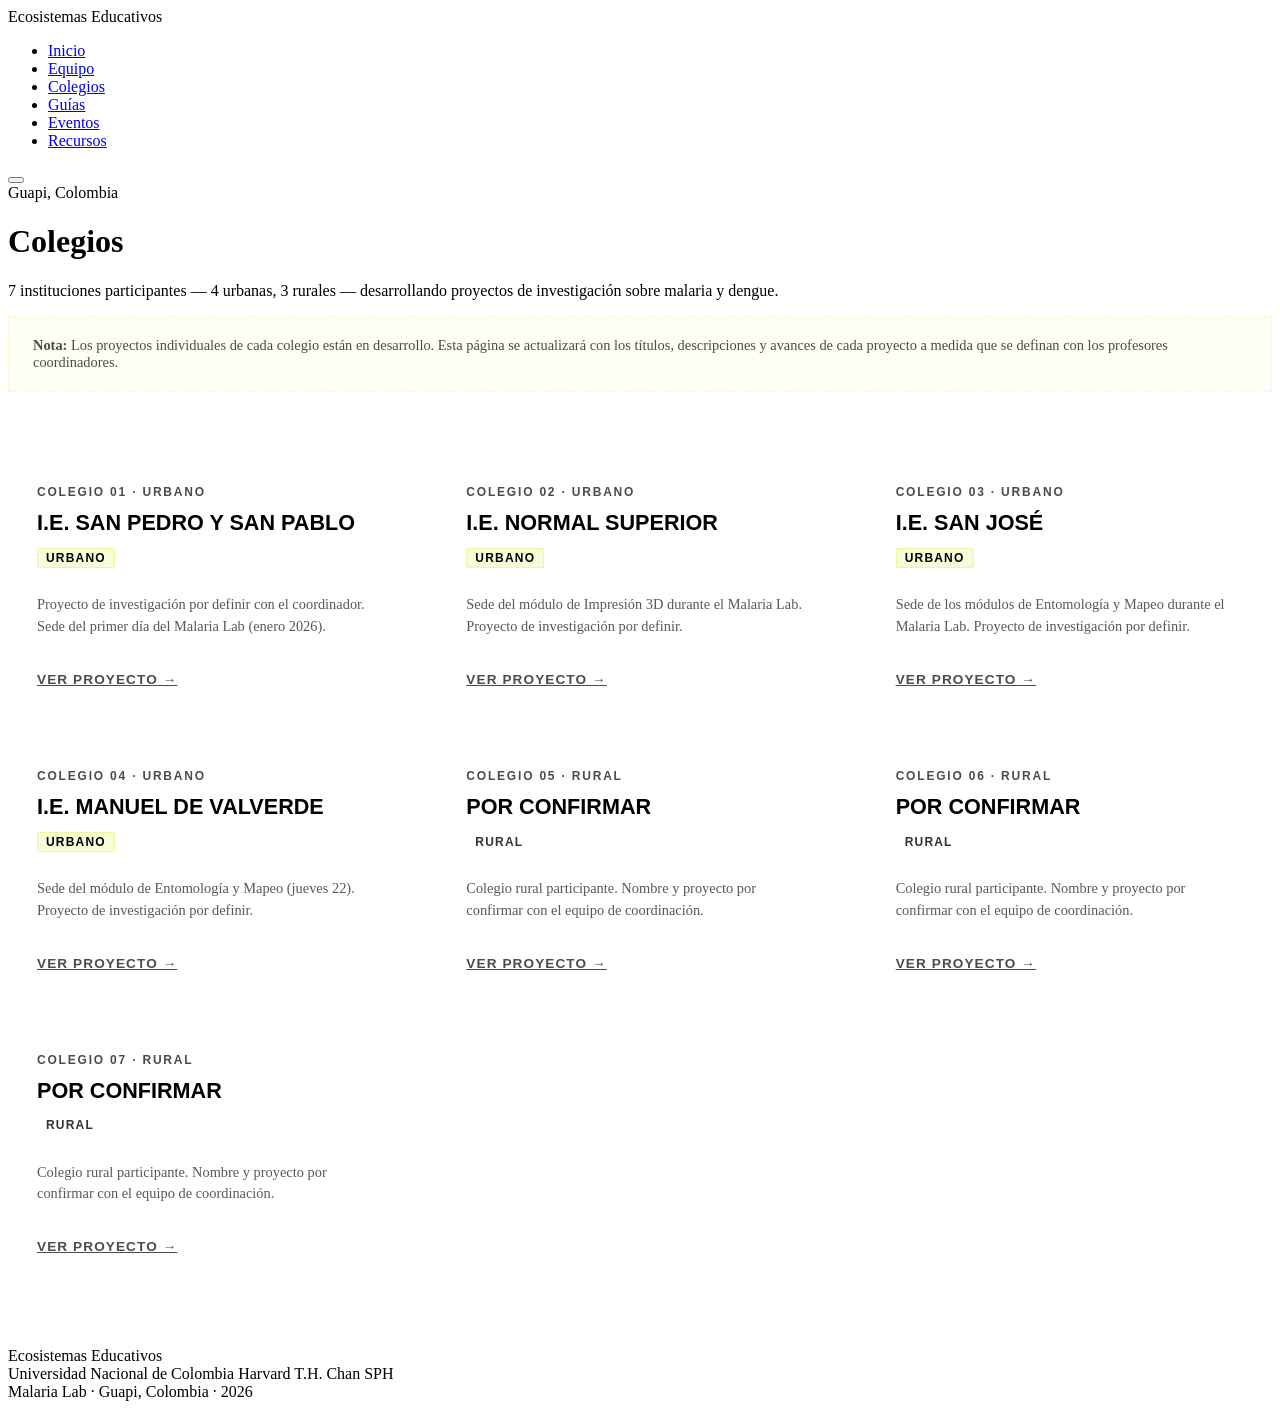
==== colegios.html @ fc612d18 "first commit" ====
<!DOCTYPE html>
<html lang="es">
<head>
  <meta charset="UTF-8" />
  <meta name="viewport" content="width=device-width, initial-scale=1.0" />
  <title>Ecosistemas Educativos — Colegios</title>
  <link rel="stylesheet" href="css/style.css" />
  <style>
    .school-grid {
      display: grid;
      grid-template-columns: repeat(auto-fill, minmax(300px, 1fr));
      gap: 1.5rem;
      padding: 2rem 0 4rem;
    }

    .school-card {
      background: var(--card-bg);
      border-radius: var(--radius);
      padding: 1.75rem;
      border: 1px solid rgba(255,255,255,0.06);
      display: flex;
      flex-direction: column;
      gap: 0.75rem;
      position: relative;
    }

    .school-num {
      font-family: 'Barlow Condensed', sans-serif;
      font-size: 0.75rem;
      font-weight: 700;
      letter-spacing: 0.15em;
      color: var(--accent);
      opacity: 0.7;
      text-transform: uppercase;
    }

    .school-name {
      font-family: 'Barlow Condensed', sans-serif;
      font-weight: 800;
      font-size: 1.35rem;
      text-transform: uppercase;
      color: var(--text-light);
      line-height: 1.15;
    }

    .school-type {
      display: inline-block;
      font-family: 'Barlow Condensed', sans-serif;
      font-size: 0.75rem;
      font-weight: 700;
      text-transform: uppercase;
      letter-spacing: 0.1em;
      padding: 2px 8px;
      border-radius: 2px;
      width: fit-content;
    }
    .school-type.urbano {
      background: rgba(200,240,0,0.15);
      color: var(--accent);
      border: 1px solid rgba(200,240,0,0.3);
    }
    .school-type.rural {
      background: rgba(255,255,255,0.08);
      color: var(--text-light);
      border: 1px solid rgba(255,255,255,0.2);
      opacity: 0.8;
    }

    .school-project {
      font-size: 0.9rem;
      color: var(--text-light);
      opacity: 0.65;
      line-height: 1.5;
      flex: 1;
    }

    .school-link {
      display: inline-block;
      margin-top: 0.5rem;
      font-family: 'Barlow Condensed', sans-serif;
      font-size: 0.85rem;
      font-weight: 700;
      text-transform: uppercase;
      letter-spacing: 0.08em;
      color: var(--accent);
      opacity: 0.7;
      transition: opacity 0.2s;
    }
    .school-link:hover { opacity: 1; color: var(--accent); }

    .placeholder-note {
      background: rgba(200,240,0,0.06);
      border: 1px dashed rgba(200,240,0,0.25);
      border-radius: var(--radius);
      padding: 1.25rem 1.5rem;
      margin-bottom: 2rem;
      font-size: 0.9rem;
      color: var(--text-light);
      opacity: 0.7;
    }
    .placeholder-note strong { color: var(--accent); opacity: 1; }
  </style>
</head>
<body>

  <nav>
    <div class="nav-inner">
      <div class="nav-logo">Ecosistemas <span>Educativos</span></div>
      <ul class="nav-links">
        <li><a href="index.html">Inicio</a></li>
        <li><a href="equipo.html">Equipo</a></li>
        <li><a href="colegios.html">Colegios</a></li>
        <li><a href="guias.html">Guías</a></li>
        <li><a href="eventos.html">Eventos</a></li>
        <li><a href="recursos.html">Recursos</a></li>
      </ul>
      <button class="nav-toggle" aria-label="Menú">
        <span></span><span></span><span></span>
      </button>
    </div>
  </nav>

  <div class="page-hero">
    <div class="container">
      <div class="eyebrow">Guapi, Colombia</div>
      <h1>Colegios</h1>
      <p>7 instituciones participantes — 4 urbanas, 3 rurales — desarrollando proyectos de investigación sobre malaria y dengue.</p>
    </div>
  </div>

  <div class="container">

    <div class="placeholder-note">
      <strong>Nota:</strong> Los proyectos individuales de cada colegio están en desarrollo. Esta página se actualizará con los títulos, descripciones y avances de cada proyecto a medida que se definan con los profesores coordinadores.
    </div>

    <div class="school-grid">

      <div class="school-card">
        <span class="school-num">Colegio 01 · Urbano</span>
        <div class="school-name">I.E. San Pedro y San Pablo</div>
        <span class="school-type urbano">Urbano</span>
        <p class="school-project">Proyecto de investigación por definir con el coordinador. Sede del primer día del Malaria Lab (enero 2026).</p>
        <a href="#" class="school-link">Ver proyecto →</a>
      </div>

      <div class="school-card">
        <span class="school-num">Colegio 02 · Urbano</span>
        <div class="school-name">I.E. Normal Superior</div>
        <span class="school-type urbano">Urbano</span>
        <p class="school-project">Sede del módulo de Impresión 3D durante el Malaria Lab. Proyecto de investigación por definir.</p>
        <a href="#" class="school-link">Ver proyecto →</a>
      </div>

      <div class="school-card">
        <span class="school-num">Colegio 03 · Urbano</span>
        <div class="school-name">I.E. San José</div>
        <span class="school-type urbano">Urbano</span>
        <p class="school-project">Sede de los módulos de Entomología y Mapeo durante el Malaria Lab. Proyecto de investigación por definir.</p>
        <a href="#" class="school-link">Ver proyecto →</a>
      </div>

      <div class="school-card">
        <span class="school-num">Colegio 04 · Urbano</span>
        <div class="school-name">I.E. Manuel de Valverde</div>
        <span class="school-type urbano">Urbano</span>
        <p class="school-project">Sede del módulo de Entomología y Mapeo (jueves 22). Proyecto de investigación por definir.</p>
        <a href="#" class="school-link">Ver proyecto →</a>
      </div>

      <div class="school-card">
        <span class="school-num">Colegio 05 · Rural</span>
        <div class="school-name">Por confirmar</div>
        <span class="school-type rural">Rural</span>
        <p class="school-project">Colegio rural participante. Nombre y proyecto por confirmar con el equipo de coordinación.</p>
        <a href="#" class="school-link">Ver proyecto →</a>
      </div>

      <div class="school-card">
        <span class="school-num">Colegio 06 · Rural</span>
        <div class="school-name">Por confirmar</div>
        <span class="school-type rural">Rural</span>
        <p class="school-project">Colegio rural participante. Nombre y proyecto por confirmar con el equipo de coordinación.</p>
        <a href="#" class="school-link">Ver proyecto →</a>
      </div>

      <div class="school-card">
        <span class="school-num">Colegio 07 · Rural</span>
        <div class="school-name">Por confirmar</div>
        <span class="school-type rural">Rural</span>
        <p class="school-project">Colegio rural participante. Nombre y proyecto por confirmar con el equipo de coordinación.</p>
        <a href="#" class="school-link">Ver proyecto →</a>
      </div>

    </div>
  </div>

  <footer>
    <div class="footer-inner">
      <div class="footer-logo">Ecosistemas Educativos</div>
      <div class="footer-partners">
        <span class="footer-partner">Universidad Nacional de Colombia</span>
        <span class="footer-partner">Harvard T.H. Chan SPH</span>
      </div>
      <div class="footer-copy">Malaria Lab · Guapi, Colombia · 2026</div>
    </div>
  </footer>

  <script src="js/nav.js"></script>
</body>
</html>
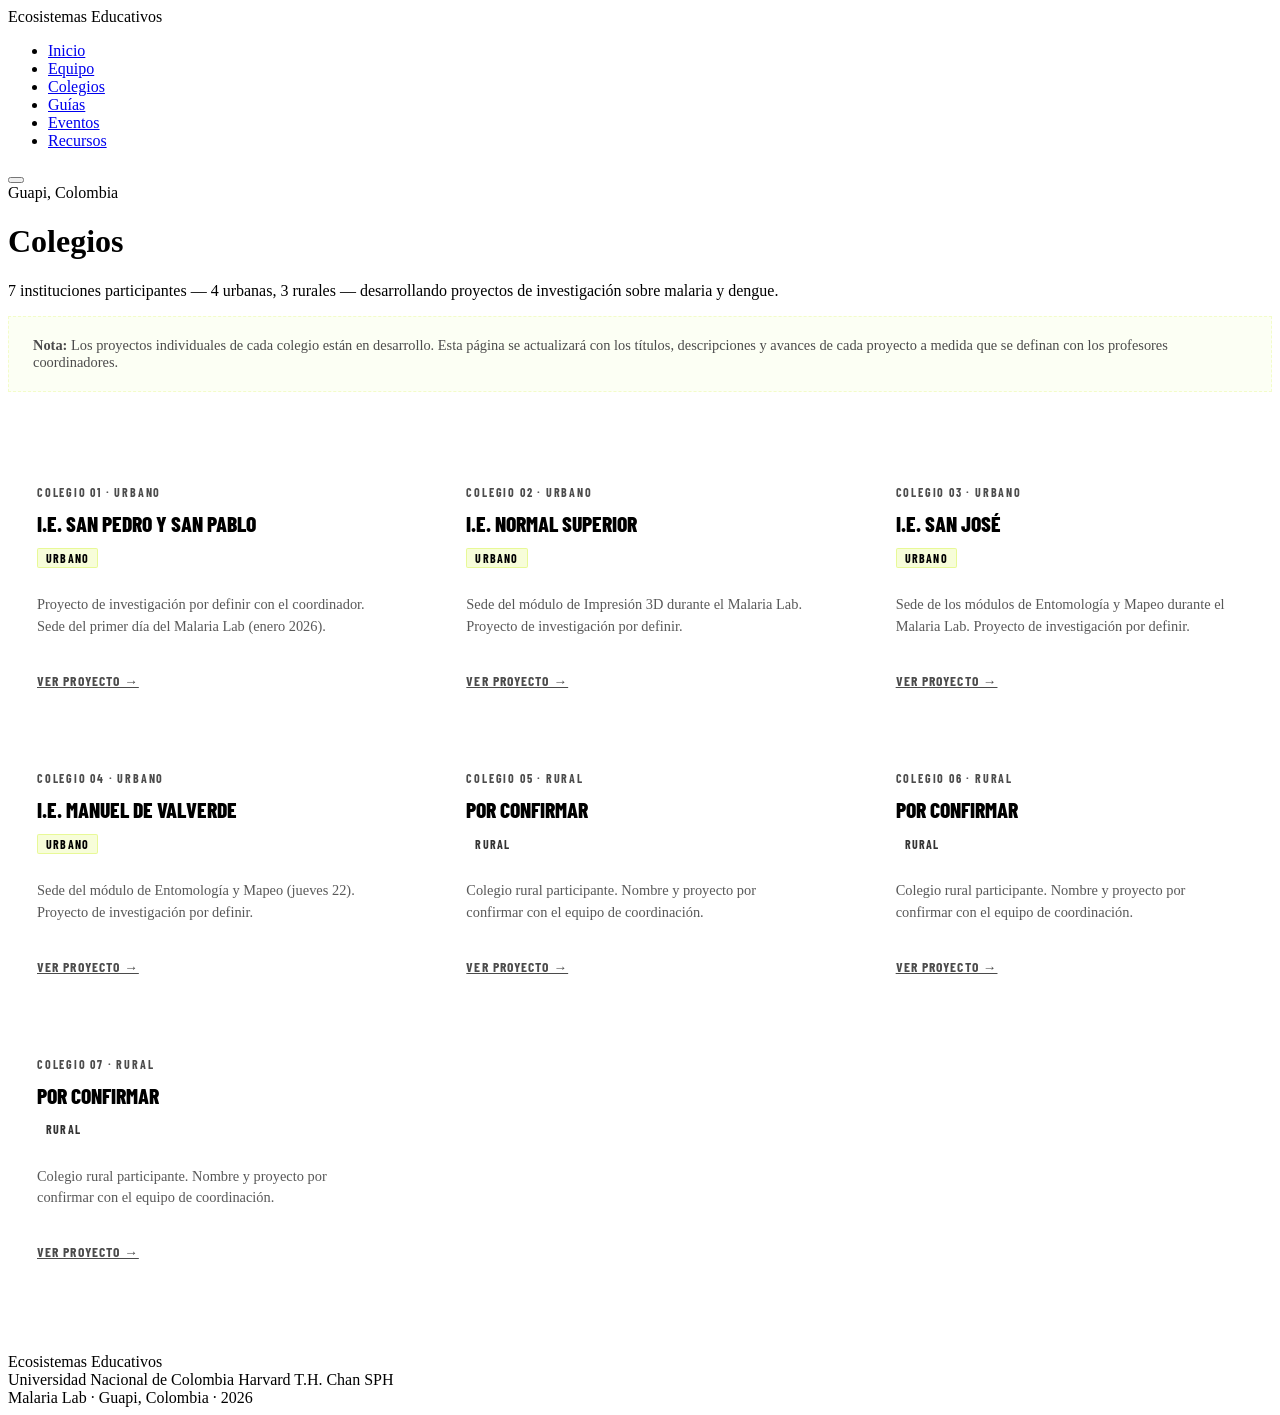
==== commit aefc6e35: "fixing styles" ====
--- a/colegios.html
+++ b/colegios.html
@@ -4,6 +4,9 @@
   <meta charset="UTF-8" />
   <meta name="viewport" content="width=device-width, initial-scale=1.0" />
   <title>Ecosistemas Educativos — Colegios</title>
+  <link rel="preconnect" href="https://fonts.googleapis.com" />
+  <link rel="preconnect" href="https://fonts.gstatic.com" crossorigin />
+  <link href="https://fonts.googleapis.com/css2?family=Barlow+Condensed:wght@400;600;700;800;900&family=Barlow:wght@400;500;600&display=swap" rel="stylesheet" />
   <link rel="stylesheet" href="css/style.css" />
   <style>
     .school-grid {
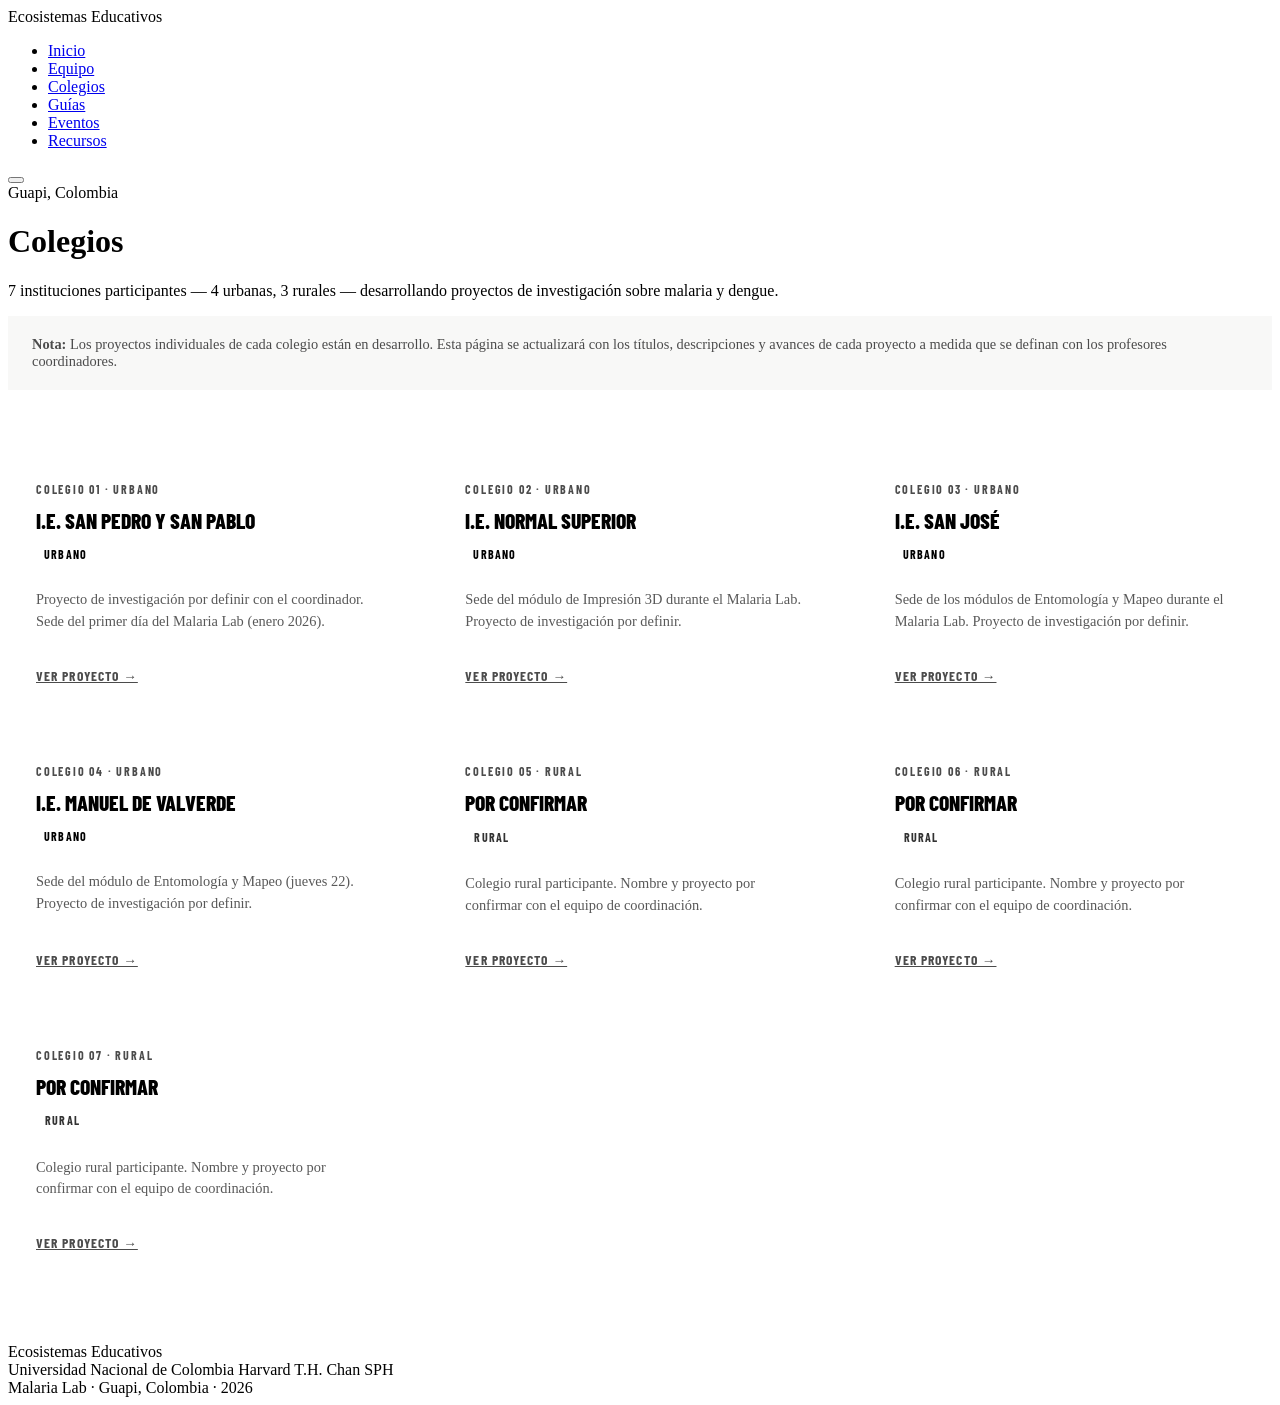
==== commit 8cb36134: "lighter style" ====
--- a/colegios.html
+++ b/colegios.html
@@ -4,10 +4,10 @@
   <meta charset="UTF-8" />
   <meta name="viewport" content="width=device-width, initial-scale=1.0" />
   <title>Ecosistemas Educativos — Colegios</title>
-  <link rel="preconnect" href="https://fonts.googleapis.com" />
+    <link rel="preconnect" href="https://fonts.googleapis.com" />
   <link rel="preconnect" href="https://fonts.gstatic.com" crossorigin />
   <link href="https://fonts.googleapis.com/css2?family=Barlow+Condensed:wght@400;600;700;800;900&family=Barlow:wght@400;500;600&display=swap" rel="stylesheet" />
-  <link rel="stylesheet" href="css/style.css" />
+  <link rel="stylesheet" href="style.css" />
   <style>
     .school-grid {
       display: grid;
@@ -17,10 +17,10 @@
     }
 
     .school-card {
-      background: var(--card-bg);
+      background: var(--bg-card);
       border-radius: var(--radius);
       padding: 1.75rem;
-      border: 1px solid rgba(255,255,255,0.06);
+      border: 1px solid var(--border-mid);
       display: flex;
       flex-direction: column;
       gap: 0.75rem;
@@ -42,7 +42,7 @@
       font-weight: 800;
       font-size: 1.35rem;
       text-transform: uppercase;
-      color: var(--text-light);
+      color: var(--text);
       line-height: 1.15;
     }
 
@@ -58,20 +58,20 @@
       width: fit-content;
     }
     .school-type.urbano {
-      background: rgba(200,240,0,0.15);
+      background: var(--accent);
       color: var(--accent);
-      border: 1px solid rgba(200,240,0,0.3);
+      border: 1px solid var(--border-mid);
     }
     .school-type.rural {
       background: rgba(255,255,255,0.08);
-      color: var(--text-light);
+      color: var(--text);
       border: 1px solid rgba(255,255,255,0.2);
       opacity: 0.8;
     }
 
     .school-project {
       font-size: 0.9rem;
-      color: var(--text-light);
+      color: var(--text);
       opacity: 0.65;
       line-height: 1.5;
       flex: 1;
@@ -92,13 +92,13 @@
     .school-link:hover { opacity: 1; color: var(--accent); }
 
     .placeholder-note {
-      background: rgba(200,240,0,0.06);
-      border: 1px dashed rgba(200,240,0,0.25);
+      background: rgba(26,26,20,0.04);
+      border: 1px dashed var(--border-mid);
       border-radius: var(--radius);
       padding: 1.25rem 1.5rem;
       margin-bottom: 2rem;
       font-size: 0.9rem;
-      color: var(--text-light);
+      color: var(--text);
       opacity: 0.7;
     }
     .placeholder-note strong { color: var(--accent); opacity: 1; }
@@ -209,6 +209,27 @@
     </div>
   </footer>
 
-  <script src="js/nav.js"></script>
+  <script>
+/* nav.js — shared navigation behaviour */
+
+(function () {
+  /* Mark active link based on current page */
+  const links = document.querySelectorAll('.nav-links a');
+  const current = location.pathname.split('/').pop() || 'index.html';
+  links.forEach(a => {
+    if (a.getAttribute('href') === current) a.classList.add('active');
+  });
+
+  /* Mobile hamburger toggle */
+  const toggle = document.querySelector('.nav-toggle');
+  const navLinks = document.querySelector('.nav-links');
+  if (toggle && navLinks) {
+    toggle.addEventListener('click', () => {
+      navLinks.classList.toggle('open');
+    });
+  }
+})();
+
+</script>
 </body>
 </html>
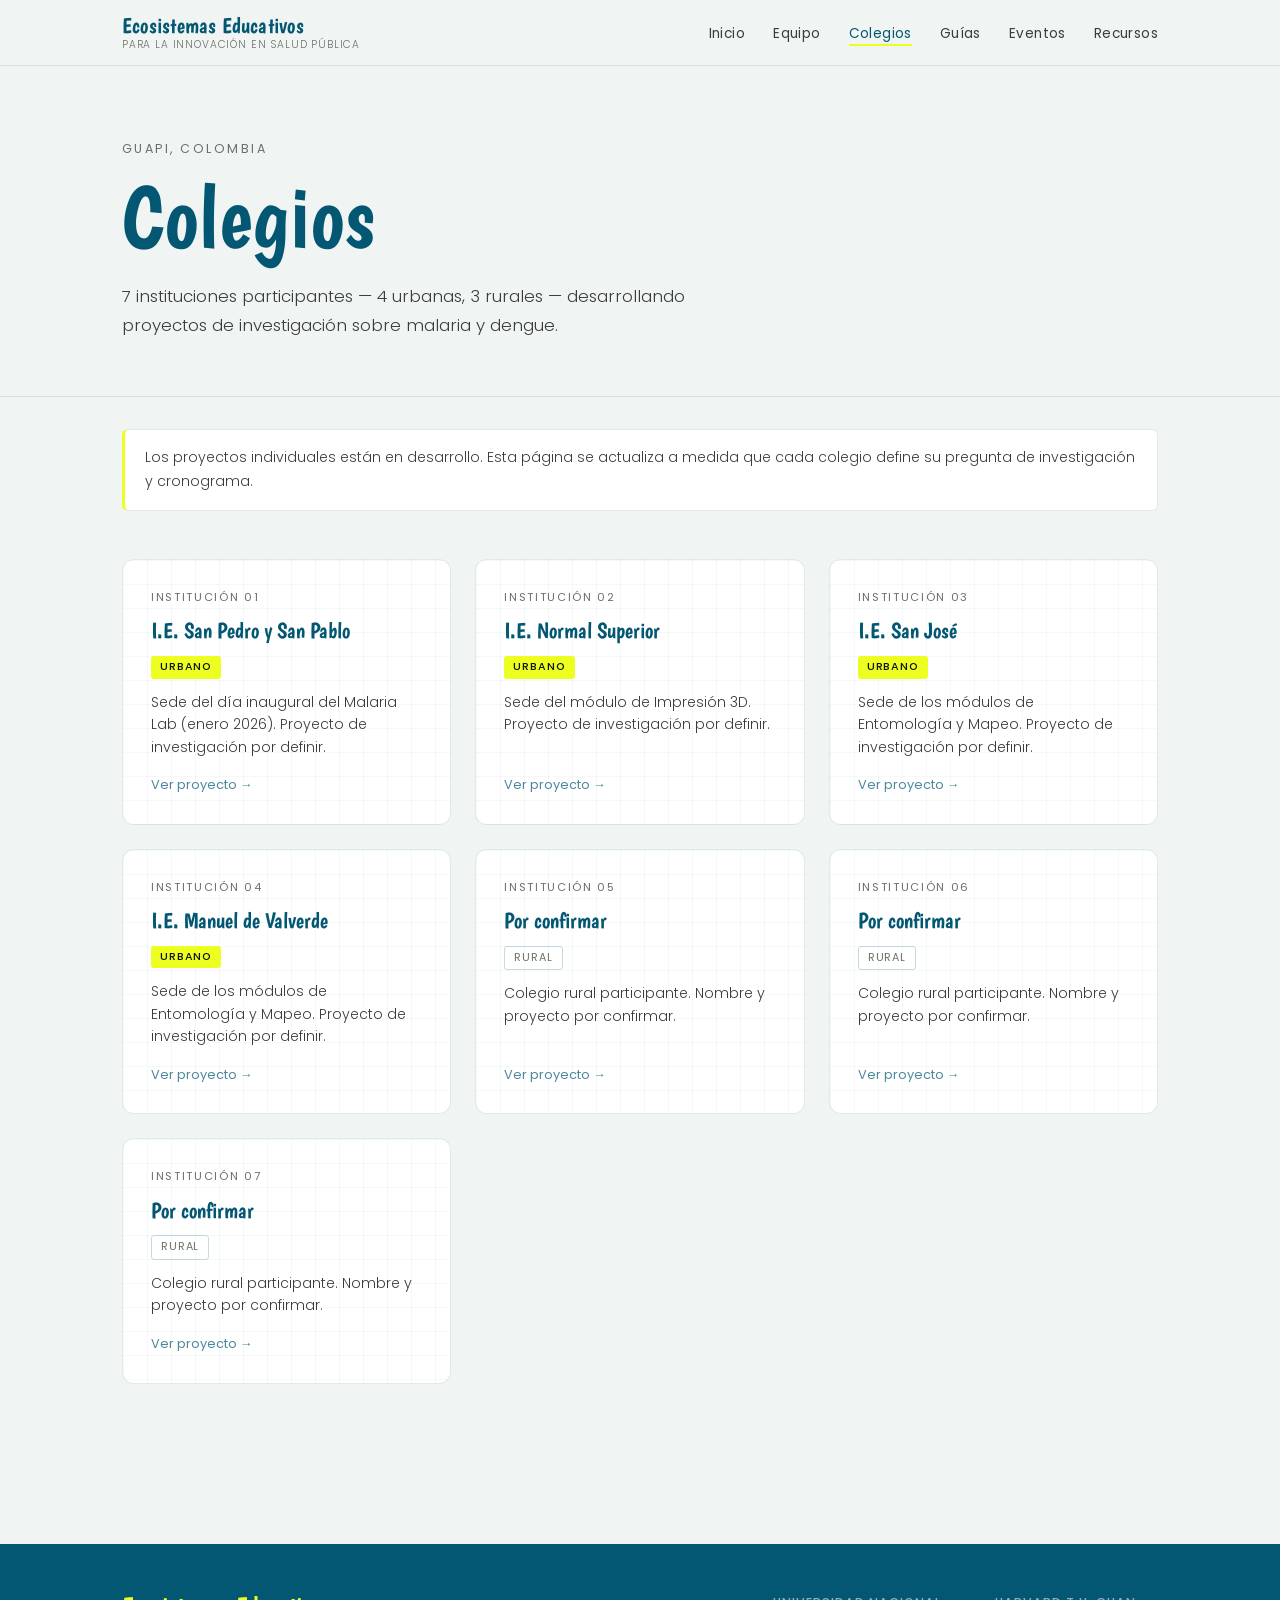
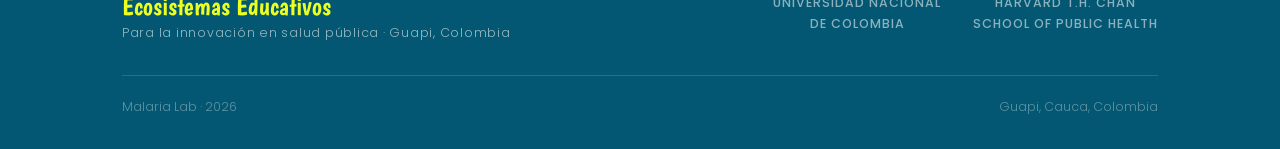
==== commit 8ebc4654: "redesign" ====
--- a/colegios.html
+++ b/colegios.html
@@ -4,111 +4,127 @@
   <meta charset="UTF-8" />
   <meta name="viewport" content="width=device-width, initial-scale=1.0" />
   <title>Ecosistemas Educativos — Colegios</title>
-    <link rel="preconnect" href="https://fonts.googleapis.com" />
+  <link rel="preconnect" href="https://fonts.googleapis.com" />
   <link rel="preconnect" href="https://fonts.gstatic.com" crossorigin />
-  <link href="https://fonts.googleapis.com/css2?family=Barlow+Condensed:wght@400;600;700;800;900&family=Barlow:wght@400;500;600&display=swap" rel="stylesheet" />
-  <link rel="stylesheet" href="style.css" />
+  <link href="https://fonts.googleapis.com/css2?family=Boogaloo&family=Poppins:wght@200;300;400;500;600&display=swap" rel="stylesheet" />
+  <link rel="stylesheet" href="css/style.css" />
   <style>
     .school-grid {
       display: grid;
-      grid-template-columns: repeat(auto-fill, minmax(300px, 1fr));
+      grid-template-columns: repeat(auto-fill, minmax(290px, 1fr));
       gap: 1.5rem;
-      padding: 2rem 0 4rem;
+      padding: 2.5rem 0 5rem;
     }
 
     .school-card {
       background: var(--bg-card);
-      border-radius: var(--radius);
+      border-radius: var(--radius-lg);
+      border: 1px solid var(--border);
       padding: 1.75rem;
-      border: 1px solid var(--border-mid);
       display: flex;
       flex-direction: column;
       gap: 0.75rem;
-      position: relative;
+      transition: border-color 0.2s, transform 0.2s;
+      /* notebook grid */
+      background-image:
+        linear-gradient(rgba(3,87,114,0.04) 1px, transparent 1px),
+        linear-gradient(90deg, rgba(3,87,114,0.04) 1px, transparent 1px);
+      background-size: 24px 24px;
+      background-color: var(--bg-card);
+    }
+    .school-card:hover {
+      border-color: var(--primary);
+      transform: translateY(-2px);
     }
 
     .school-num {
-      font-family: 'Barlow Condensed', sans-serif;
-      font-size: 0.75rem;
-      font-weight: 700;
+      font-family: 'Poppins', sans-serif;
+      font-weight: 400;
+      font-size: 0.7rem;
+      text-transform: uppercase;
       letter-spacing: 0.15em;
-      color: var(--accent);
-      opacity: 0.7;
-      text-transform: uppercase;
+      color: var(--text-muted);
     }
 
     .school-name {
-      font-family: 'Barlow Condensed', sans-serif;
-      font-weight: 800;
+      font-family: 'Boogaloo', cursive;
       font-size: 1.35rem;
-      text-transform: uppercase;
+      color: var(--primary);
+      line-height: 1.15;
+    }
+
+    .school-badges {
+      display: flex;
+      gap: 0.5rem;
+      flex-wrap: wrap;
+    }
+
+    .badge-urbano {
+      background: var(--accent);
       color: var(--text);
-      line-height: 1.15;
-    }
-
-    .school-type {
-      display: inline-block;
-      font-family: 'Barlow Condensed', sans-serif;
-      font-size: 0.75rem;
-      font-weight: 700;
-      text-transform: uppercase;
-      letter-spacing: 0.1em;
-      padding: 2px 8px;
-      border-radius: 2px;
-      width: fit-content;
-    }
-    .school-type.urbano {
-      background: var(--accent);
-      color: var(--accent);
-      border: 1px solid var(--border-mid);
-    }
-    .school-type.rural {
-      background: rgba(255,255,255,0.08);
-      color: var(--text);
-      border: 1px solid rgba(255,255,255,0.2);
-      opacity: 0.8;
-    }
-
-    .school-project {
-      font-size: 0.9rem;
-      color: var(--text);
-      opacity: 0.65;
-      line-height: 1.5;
-      flex: 1;
-    }
-
-    .school-link {
-      display: inline-block;
-      margin-top: 0.5rem;
-      font-family: 'Barlow Condensed', sans-serif;
-      font-size: 0.85rem;
-      font-weight: 700;
+      font-family: 'Poppins', sans-serif;
+      font-weight: 500;
+      font-size: 0.68rem;
       text-transform: uppercase;
       letter-spacing: 0.08em;
-      color: var(--accent);
+      padding: 2px 9px;
+      border-radius: 3px;
+    }
+    .badge-rural {
+      border: 1px solid var(--border-mid);
+      color: var(--text-muted);
+      font-family: 'Poppins', sans-serif;
+      font-weight: 400;
+      font-size: 0.68rem;
+      text-transform: uppercase;
+      letter-spacing: 0.08em;
+      padding: 2px 9px;
+      border-radius: 3px;
+    }
+
+    .school-project {
+      font-size: 0.88rem;
+      color: var(--text-mid);
+      font-weight: 300;
+      line-height: 1.6;
+      flex: 1;
+    }
+
+    .school-link {
+      font-family: 'Poppins', sans-serif;
+      font-size: 0.8rem;
+      font-weight: 400;
+      color: var(--primary);
+      display: inline-flex;
+      align-items: center;
+      gap: 4px;
+      margin-top: 0.25rem;
       opacity: 0.7;
-      transition: opacity 0.2s;
-    }
-    .school-link:hover { opacity: 1; color: var(--accent); }
-
-    .placeholder-note {
-      background: rgba(26,26,20,0.04);
-      border: 1px dashed var(--border-mid);
+      transition: opacity 0.15s;
+    }
+    .school-link:hover { opacity: 1; color: var(--primary); }
+
+    .info-note {
+      background: var(--bg-card);
+      border: 1px solid var(--border);
+      border-left: 3px solid var(--accent);
       border-radius: var(--radius);
-      padding: 1.25rem 1.5rem;
-      margin-bottom: 2rem;
-      font-size: 0.9rem;
-      color: var(--text);
-      opacity: 0.7;
-    }
-    .placeholder-note strong { color: var(--accent); opacity: 1; }
+      padding: 1rem 1.25rem;
+      font-size: 0.88rem;
+      color: var(--text-mid);
+      font-weight: 300;
+      margin-bottom: 0.5rem;
+    }
   </style>
 </head>
 <body>
 
   <nav>
     <div class="nav-inner">
-      <div class="nav-logo">Ecosistemas <span>Educativos</span></div>
+      <a href="index.html" class="nav-logo">
+        Ecosistemas Educativos
+        <span class="sub">Para la innovación en salud pública</span>
+      </a>
       <ul class="nav-links">
         <li><a href="index.html">Inicio</a></li>
         <li><a href="equipo.html">Equipo</a></li>
@@ -117,9 +133,7 @@
         <li><a href="eventos.html">Eventos</a></li>
         <li><a href="recursos.html">Recursos</a></li>
       </ul>
-      <button class="nav-toggle" aria-label="Menú">
-        <span></span><span></span><span></span>
-      </button>
+      <button class="nav-toggle" aria-label="Menú"><span></span><span></span><span></span></button>
     </div>
   </nav>
 
@@ -127,71 +141,70 @@
     <div class="container">
       <div class="eyebrow">Guapi, Colombia</div>
       <h1>Colegios</h1>
-      <p>7 instituciones participantes — 4 urbanas, 3 rurales — desarrollando proyectos de investigación sobre malaria y dengue.</p>
+      <p class="lead">7 instituciones participantes — 4 urbanas, 3 rurales — desarrollando proyectos de investigación sobre malaria y dengue.</p>
     </div>
   </div>
 
   <div class="container">
-
-    <div class="placeholder-note">
-      <strong>Nota:</strong> Los proyectos individuales de cada colegio están en desarrollo. Esta página se actualizará con los títulos, descripciones y avances de cada proyecto a medida que se definan con los profesores coordinadores.
+    <div class="info-note" style="margin-top:2rem;">
+      Los proyectos individuales están en desarrollo. Esta página se actualiza a medida que cada colegio define su pregunta de investigación y cronograma.
     </div>
 
     <div class="school-grid">
 
       <div class="school-card">
-        <span class="school-num">Colegio 01 · Urbano</span>
+        <span class="school-num">Institución 01</span>
         <div class="school-name">I.E. San Pedro y San Pablo</div>
-        <span class="school-type urbano">Urbano</span>
-        <p class="school-project">Proyecto de investigación por definir con el coordinador. Sede del primer día del Malaria Lab (enero 2026).</p>
-        <a href="#" class="school-link">Ver proyecto →</a>
-      </div>
-
-      <div class="school-card">
-        <span class="school-num">Colegio 02 · Urbano</span>
+        <div class="school-badges"><span class="badge-urbano">Urbano</span></div>
+        <p class="school-project">Sede del día inaugural del Malaria Lab (enero 2026). Proyecto de investigación por definir.</p>
+        <a href="#" class="school-link">Ver proyecto →</a>
+      </div>
+
+      <div class="school-card">
+        <span class="school-num">Institución 02</span>
         <div class="school-name">I.E. Normal Superior</div>
-        <span class="school-type urbano">Urbano</span>
-        <p class="school-project">Sede del módulo de Impresión 3D durante el Malaria Lab. Proyecto de investigación por definir.</p>
-        <a href="#" class="school-link">Ver proyecto →</a>
-      </div>
-
-      <div class="school-card">
-        <span class="school-num">Colegio 03 · Urbano</span>
+        <div class="school-badges"><span class="badge-urbano">Urbano</span></div>
+        <p class="school-project">Sede del módulo de Impresión 3D. Proyecto de investigación por definir.</p>
+        <a href="#" class="school-link">Ver proyecto →</a>
+      </div>
+
+      <div class="school-card">
+        <span class="school-num">Institución 03</span>
         <div class="school-name">I.E. San José</div>
-        <span class="school-type urbano">Urbano</span>
-        <p class="school-project">Sede de los módulos de Entomología y Mapeo durante el Malaria Lab. Proyecto de investigación por definir.</p>
-        <a href="#" class="school-link">Ver proyecto →</a>
-      </div>
-
-      <div class="school-card">
-        <span class="school-num">Colegio 04 · Urbano</span>
+        <div class="school-badges"><span class="badge-urbano">Urbano</span></div>
+        <p class="school-project">Sede de los módulos de Entomología y Mapeo. Proyecto de investigación por definir.</p>
+        <a href="#" class="school-link">Ver proyecto →</a>
+      </div>
+
+      <div class="school-card">
+        <span class="school-num">Institución 04</span>
         <div class="school-name">I.E. Manuel de Valverde</div>
-        <span class="school-type urbano">Urbano</span>
-        <p class="school-project">Sede del módulo de Entomología y Mapeo (jueves 22). Proyecto de investigación por definir.</p>
-        <a href="#" class="school-link">Ver proyecto →</a>
-      </div>
-
-      <div class="school-card">
-        <span class="school-num">Colegio 05 · Rural</span>
+        <div class="school-badges"><span class="badge-urbano">Urbano</span></div>
+        <p class="school-project">Sede de los módulos de Entomología y Mapeo. Proyecto de investigación por definir.</p>
+        <a href="#" class="school-link">Ver proyecto →</a>
+      </div>
+
+      <div class="school-card">
+        <span class="school-num">Institución 05</span>
         <div class="school-name">Por confirmar</div>
-        <span class="school-type rural">Rural</span>
-        <p class="school-project">Colegio rural participante. Nombre y proyecto por confirmar con el equipo de coordinación.</p>
-        <a href="#" class="school-link">Ver proyecto →</a>
-      </div>
-
-      <div class="school-card">
-        <span class="school-num">Colegio 06 · Rural</span>
+        <div class="school-badges"><span class="badge-rural">Rural</span></div>
+        <p class="school-project">Colegio rural participante. Nombre y proyecto por confirmar.</p>
+        <a href="#" class="school-link">Ver proyecto →</a>
+      </div>
+
+      <div class="school-card">
+        <span class="school-num">Institución 06</span>
         <div class="school-name">Por confirmar</div>
-        <span class="school-type rural">Rural</span>
-        <p class="school-project">Colegio rural participante. Nombre y proyecto por confirmar con el equipo de coordinación.</p>
-        <a href="#" class="school-link">Ver proyecto →</a>
-      </div>
-
-      <div class="school-card">
-        <span class="school-num">Colegio 07 · Rural</span>
+        <div class="school-badges"><span class="badge-rural">Rural</span></div>
+        <p class="school-project">Colegio rural participante. Nombre y proyecto por confirmar.</p>
+        <a href="#" class="school-link">Ver proyecto →</a>
+      </div>
+
+      <div class="school-card">
+        <span class="school-num">Institución 07</span>
         <div class="school-name">Por confirmar</div>
-        <span class="school-type rural">Rural</span>
-        <p class="school-project">Colegio rural participante. Nombre y proyecto por confirmar con el equipo de coordinación.</p>
+        <div class="school-badges"><span class="badge-rural">Rural</span></div>
+        <p class="school-project">Colegio rural participante. Nombre y proyecto por confirmar.</p>
         <a href="#" class="school-link">Ver proyecto →</a>
       </div>
 
@@ -200,36 +213,23 @@
 
   <footer>
     <div class="footer-inner">
-      <div class="footer-logo">Ecosistemas Educativos</div>
-      <div class="footer-partners">
-        <span class="footer-partner">Universidad Nacional de Colombia</span>
-        <span class="footer-partner">Harvard T.H. Chan SPH</span>
-      </div>
-      <div class="footer-copy">Malaria Lab · Guapi, Colombia · 2026</div>
+      <div class="footer-top">
+        <div class="footer-logo-block">
+          <div class="footer-logo">Ecosistemas Educativos</div>
+          <div class="footer-sub">Para la innovación en salud pública · Guapi, Colombia</div>
+        </div>
+        <div class="footer-partners">
+          <div class="footer-partner-slot"><div class="footer-partner-text">Universidad Nacional<br>de Colombia</div></div>
+          <div class="footer-partner-slot"><div class="footer-partner-text">Harvard T.H. Chan<br>School of Public Health</div></div>
+        </div>
+      </div>
+      <div class="footer-bottom">
+        <span>Malaria Lab · 2026</span>
+        <span>Guapi, Cauca, Colombia</span>
+      </div>
     </div>
   </footer>
 
-  <script>
-/* nav.js — shared navigation behaviour */
-
-(function () {
-  /* Mark active link based on current page */
-  const links = document.querySelectorAll('.nav-links a');
-  const current = location.pathname.split('/').pop() || 'index.html';
-  links.forEach(a => {
-    if (a.getAttribute('href') === current) a.classList.add('active');
-  });
-
-  /* Mobile hamburger toggle */
-  const toggle = document.querySelector('.nav-toggle');
-  const navLinks = document.querySelector('.nav-links');
-  if (toggle && navLinks) {
-    toggle.addEventListener('click', () => {
-      navLinks.classList.toggle('open');
-    });
-  }
-})();
-
-</script>
+  <script src="js/nav.js"></script>
 </body>
 </html>
--- a/css/style.css
+++ b/css/style.css
@@ -0,0 +1,395 @@
+/* ============================================
+   ECOSISTEMAS EDUCATIVOS
+   Design system v2 — Zine/Light
+   ============================================ */
+
+/* --- Fonts loaded via <link> in HTML --- */
+
+/* --- Variables --- */
+:root {
+  --bg:           #f0f5f3;   /* very light off-white bluish-green */
+  --bg-card:      #ffffff;
+  --bg-grid:      #ffffff;
+  --primary:      #035772;   /* teal blue */
+  --primary-dark: #023d52;
+  --accent:       #ecff20;   /* electric yellow-green */
+  --text:         #111310;
+  --text-mid:     #3a3d38;
+  --text-muted:   #6b7068;
+  --border:       rgba(3,87,114,0.12);
+  --border-mid:   rgba(3,87,114,0.22);
+  --radius:       6px;
+  --radius-lg:    12px;
+}
+
+/* --- Reset --- */
+*, *::before, *::after { box-sizing: border-box; margin: 0; padding: 0; }
+html { scroll-behavior: smooth; }
+
+body {
+  background-color: var(--bg);
+  color: var(--text);
+  font-family: 'Poppins', sans-serif;
+  font-weight: 300;
+  font-size: 16px;
+  line-height: 1.7;
+}
+
+/* --- Typography --- */
+h1, h2, h3, h4, .display {
+  font-family: 'Boogaloo', cursive;
+  font-weight: 400;
+  line-height: 1.1;
+  letter-spacing: 0.01em;
+  color: var(--primary);
+}
+
+h1 { font-size: clamp(2.8rem, 8vw, 5.5rem); }
+h2 { font-size: clamp(1.8rem, 4vw, 2.8rem); }
+h3 { font-size: clamp(1.3rem, 2.5vw, 1.8rem); }
+h4 { font-size: 1.15rem; }
+
+p { font-size: 1rem; line-height: 1.75; color: var(--text-mid); }
+a { color: inherit; text-decoration: none; }
+a:hover { color: var(--primary); }
+
+strong { font-weight: 600; }
+
+/* --- Highlight text treatment (zine feel) --- */
+.highlight {
+  background: var(--accent);
+  color: var(--text);
+  padding: 0 6px 2px;
+  display: inline;
+  line-height: 1.3;
+  box-decoration-break: clone;
+  -webkit-box-decoration-break: clone;
+}
+
+.highlight-primary {
+  background: var(--primary);
+  color: #fff;
+  padding: 0 6px 2px;
+  display: inline;
+  line-height: 1.3;
+  box-decoration-break: clone;
+  -webkit-box-decoration-break: clone;
+}
+
+/* --- Layout --- */
+.container {
+  max-width: 1100px;
+  margin: 0 auto;
+  padding: 0 2rem;
+}
+.section { padding: 5rem 0; }
+.section + .section { border-top: 1px solid var(--border); }
+
+/* --- Navigation --- */
+nav {
+  position: sticky;
+  top: 0;
+  z-index: 100;
+  background: var(--bg);
+  border-bottom: 1px solid var(--border);
+}
+
+.nav-inner {
+  display: flex;
+  align-items: center;
+  justify-content: space-between;
+  padding: 0.9rem 2rem;
+  max-width: 1100px;
+  margin: 0 auto;
+}
+
+.nav-logo {
+  font-family: 'Boogaloo', cursive;
+  font-size: 1.35rem;
+  color: var(--primary);
+  letter-spacing: 0.01em;
+  line-height: 1.1;
+}
+.nav-logo .sub {
+  display: block;
+  font-family: 'Poppins', sans-serif;
+  font-weight: 300;
+  font-size: 0.65rem;
+  color: var(--text-muted);
+  letter-spacing: 0.08em;
+  text-transform: uppercase;
+  margin-top: 1px;
+}
+
+.nav-links {
+  display: flex;
+  gap: 1.75rem;
+  list-style: none;
+  align-items: center;
+}
+.nav-links a {
+  font-family: 'Poppins', sans-serif;
+  font-weight: 400;
+  font-size: 0.85rem;
+  color: var(--text-mid);
+  letter-spacing: 0.03em;
+  transition: color 0.15s;
+  position: relative;
+}
+.nav-links a::after {
+  content: '';
+  position: absolute;
+  bottom: -3px;
+  left: 0;
+  right: 0;
+  height: 2px;
+  background: var(--accent);
+  transform: scaleX(0);
+  transition: transform 0.2s;
+}
+.nav-links a:hover,
+.nav-links a.active {
+  color: var(--primary);
+}
+.nav-links a:hover::after,
+.nav-links a.active::after {
+  transform: scaleX(1);
+}
+
+/* hamburger */
+.nav-toggle {
+  display: none;
+  flex-direction: column;
+  gap: 5px;
+  background: none;
+  border: none;
+  cursor: pointer;
+  padding: 4px;
+}
+.nav-toggle span {
+  display: block;
+  width: 22px;
+  height: 2px;
+  background: var(--primary);
+  border-radius: 2px;
+  transition: transform 0.2s;
+}
+
+/* --- Page hero --- */
+.page-hero {
+  padding: 4.5rem 0 3.5rem;
+  border-bottom: 1px solid var(--border);
+}
+.page-hero .eyebrow {
+  font-family: 'Poppins', sans-serif;
+  font-weight: 400;
+  font-size: 0.78rem;
+  text-transform: uppercase;
+  letter-spacing: 0.2em;
+  color: var(--text-muted);
+  margin-bottom: 0.6rem;
+}
+.page-hero h1 { color: var(--primary); }
+.page-hero .lead {
+  margin-top: 1rem;
+  max-width: 580px;
+  font-size: 1.05rem;
+  color: var(--text-mid);
+}
+
+/* --- Cards --- */
+.card {
+  background: var(--bg-card);
+  border-radius: var(--radius-lg);
+  padding: 1.75rem;
+  border: 1px solid var(--border);
+}
+
+/* Card with notebook grid texture */
+.card-grid {
+  background-color: var(--bg-card);
+  background-image:
+    linear-gradient(rgba(3,87,114,0.06) 1px, transparent 1px),
+    linear-gradient(90deg, rgba(3,87,114,0.06) 1px, transparent 1px);
+  background-size: 28px 28px;
+  border-radius: var(--radius-lg);
+  border: 1px solid var(--border);
+  padding: 1.75rem;
+}
+
+/* --- Tag / badge --- */
+.tag {
+  display: inline-block;
+  background: var(--accent);
+  color: var(--text);
+  font-family: 'Poppins', sans-serif;
+  font-weight: 500;
+  font-size: 0.7rem;
+  text-transform: uppercase;
+  letter-spacing: 0.1em;
+  padding: 3px 10px;
+  border-radius: 3px;
+}
+.tag-outline {
+  display: inline-block;
+  border: 1px solid var(--primary);
+  color: var(--primary);
+  font-family: 'Poppins', sans-serif;
+  font-weight: 400;
+  font-size: 0.7rem;
+  text-transform: uppercase;
+  letter-spacing: 0.1em;
+  padding: 2px 9px;
+  border-radius: 3px;
+}
+
+/* --- Button --- */
+.btn {
+  display: inline-block;
+  background: var(--primary);
+  color: #fff;
+  font-family: 'Poppins', sans-serif;
+  font-weight: 500;
+  font-size: 0.85rem;
+  padding: 0.55rem 1.4rem;
+  border-radius: var(--radius);
+  transition: background 0.2s;
+}
+.btn:hover { background: var(--primary-dark); color: #fff; }
+
+.btn-outline {
+  display: inline-block;
+  border: 1.5px solid var(--primary);
+  color: var(--primary);
+  font-family: 'Poppins', sans-serif;
+  font-weight: 400;
+  font-size: 0.85rem;
+  padding: 0.5rem 1.3rem;
+  border-radius: var(--radius);
+  transition: background 0.2s, color 0.2s;
+}
+.btn-outline:hover { background: var(--primary); color: #fff; }
+
+/* --- Section header style --- */
+.section-label {
+  font-family: 'Poppins', sans-serif;
+  font-weight: 400;
+  font-size: 0.75rem;
+  text-transform: uppercase;
+  letter-spacing: 0.2em;
+  color: var(--text-muted);
+  margin-bottom: 0.5rem;
+}
+
+/* --- Divider --- */
+hr {
+  border: none;
+  border-top: 1px solid var(--border);
+  margin: 2rem 0;
+}
+
+/* --- Footer --- */
+footer {
+  background: var(--primary);
+  color: rgba(255,255,255,0.9);
+  padding: 3rem 0 2rem;
+  margin-top: 5rem;
+}
+.footer-inner {
+  max-width: 1100px;
+  margin: 0 auto;
+  padding: 0 2rem;
+}
+.footer-top {
+  display: flex;
+  justify-content: space-between;
+  align-items: flex-start;
+  flex-wrap: wrap;
+  gap: 2rem;
+  padding-bottom: 2rem;
+  border-bottom: 1px solid rgba(255,255,255,0.15);
+}
+.footer-logo-block .footer-logo {
+  font-family: 'Boogaloo', cursive;
+  font-size: 1.6rem;
+  color: var(--accent);
+  line-height: 1.1;
+}
+.footer-logo-block .footer-sub {
+  font-size: 0.78rem;
+  font-weight: 300;
+  opacity: 0.65;
+  letter-spacing: 0.06em;
+  margin-top: 2px;
+}
+.footer-partners {
+  display: flex;
+  gap: 2rem;
+  align-items: center;
+  flex-wrap: wrap;
+}
+.footer-partner-slot {
+  display: flex;
+  flex-direction: column;
+  align-items: center;
+  gap: 6px;
+}
+.footer-partner-logo {
+  height: 40px;
+  width: auto;
+  filter: brightness(0) invert(1);
+  opacity: 0.75;
+}
+/* Fallback text when no logo image */
+.footer-partner-text {
+  font-family: 'Poppins', sans-serif;
+  font-weight: 500;
+  font-size: 0.78rem;
+  text-transform: uppercase;
+  letter-spacing: 0.08em;
+  opacity: 0.6;
+  text-align: center;
+}
+.footer-bottom {
+  padding-top: 1.25rem;
+  font-size: 0.78rem;
+  opacity: 0.4;
+  display: flex;
+  justify-content: space-between;
+  flex-wrap: wrap;
+  gap: 0.5rem;
+}
+
+/* --- Grid helpers --- */
+.grid-2 { display: grid; grid-template-columns: repeat(auto-fit, minmax(300px, 1fr)); gap: 1.5rem; }
+.grid-3 { display: grid; grid-template-columns: repeat(auto-fit, minmax(260px, 1fr)); gap: 1.5rem; }
+.grid-4 { display: grid; grid-template-columns: repeat(auto-fill, minmax(220px, 1fr)); gap: 1.5rem; }
+
+/* --- Utilities --- */
+.mt-1 { margin-top: 0.5rem; }
+.mt-2 { margin-top: 1rem; }
+.mt-3 { margin-top: 1.5rem; }
+.mt-4 { margin-top: 2rem; }
+.mb-2 { margin-bottom: 1rem; }
+.mb-3 { margin-bottom: 1.5rem; }
+.text-primary { color: var(--primary); }
+.text-muted { color: var(--text-muted); }
+
+/* --- Responsive --- */
+@media (max-width: 768px) {
+  .nav-links {
+    display: none;
+    flex-direction: column;
+    position: absolute;
+    top: 100%;
+    left: 0; right: 0;
+    background: var(--bg);
+    padding: 1rem 2rem 1.5rem;
+    gap: 1rem;
+    border-bottom: 1px solid var(--border);
+  }
+  .nav-links.open { display: flex; }
+  .nav-toggle { display: flex; }
+  .footer-top { flex-direction: column; }
+  .footer-partners { justify-content: flex-start; }
+}
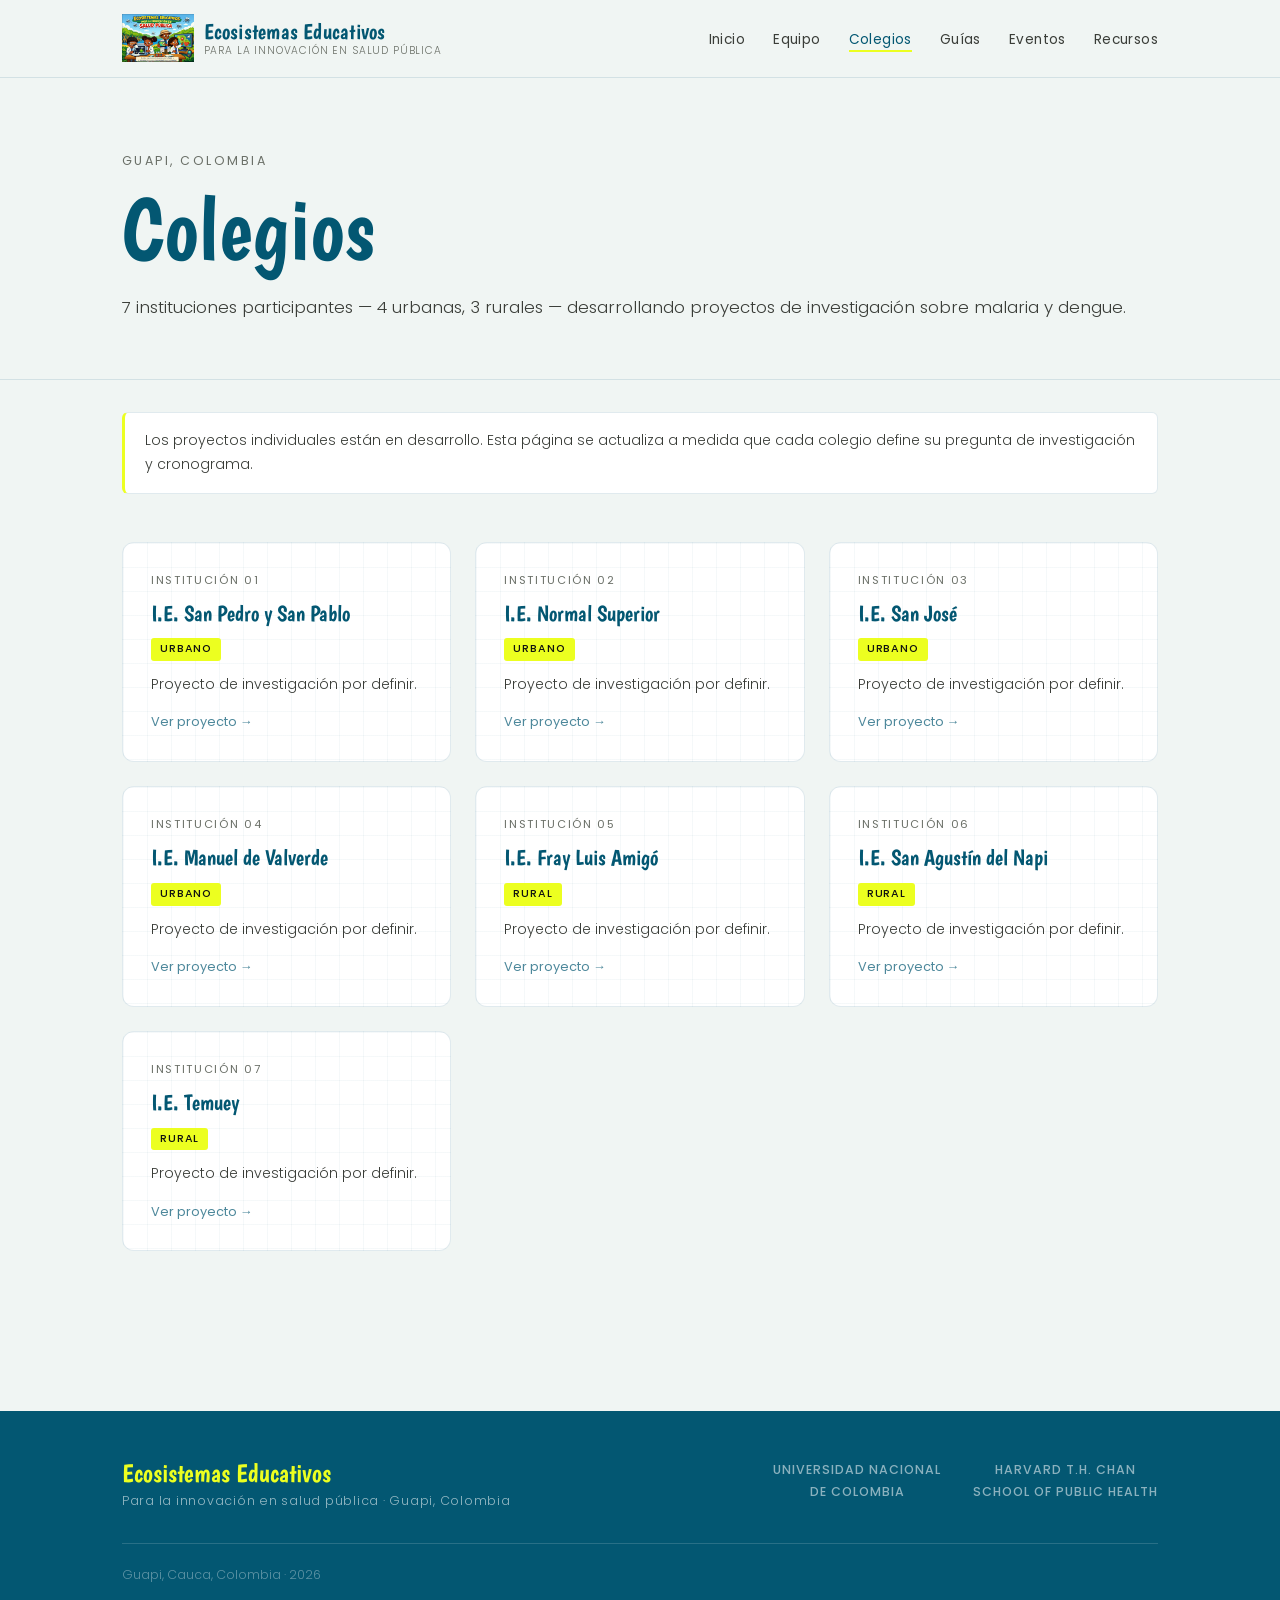
==== commit 25ddc3b5: "eventos, colegios y guias in good place" ====
--- a/colegios.html
+++ b/colegios.html
@@ -8,123 +8,20 @@
   <link rel="preconnect" href="https://fonts.gstatic.com" crossorigin />
   <link href="https://fonts.googleapis.com/css2?family=Boogaloo&family=Poppins:wght@200;300;400;500;600&display=swap" rel="stylesheet" />
   <link rel="stylesheet" href="css/style.css" />
-  <style>
-    .school-grid {
-      display: grid;
-      grid-template-columns: repeat(auto-fill, minmax(290px, 1fr));
-      gap: 1.5rem;
-      padding: 2.5rem 0 5rem;
-    }
-
-    .school-card {
-      background: var(--bg-card);
-      border-radius: var(--radius-lg);
-      border: 1px solid var(--border);
-      padding: 1.75rem;
-      display: flex;
-      flex-direction: column;
-      gap: 0.75rem;
-      transition: border-color 0.2s, transform 0.2s;
-      /* notebook grid */
-      background-image:
-        linear-gradient(rgba(3,87,114,0.04) 1px, transparent 1px),
-        linear-gradient(90deg, rgba(3,87,114,0.04) 1px, transparent 1px);
-      background-size: 24px 24px;
-      background-color: var(--bg-card);
-    }
-    .school-card:hover {
-      border-color: var(--primary);
-      transform: translateY(-2px);
-    }
-
-    .school-num {
-      font-family: 'Poppins', sans-serif;
-      font-weight: 400;
-      font-size: 0.7rem;
-      text-transform: uppercase;
-      letter-spacing: 0.15em;
-      color: var(--text-muted);
-    }
-
-    .school-name {
-      font-family: 'Boogaloo', cursive;
-      font-size: 1.35rem;
-      color: var(--primary);
-      line-height: 1.15;
-    }
-
-    .school-badges {
-      display: flex;
-      gap: 0.5rem;
-      flex-wrap: wrap;
-    }
-
-    .badge-urbano {
-      background: var(--accent);
-      color: var(--text);
-      font-family: 'Poppins', sans-serif;
-      font-weight: 500;
-      font-size: 0.68rem;
-      text-transform: uppercase;
-      letter-spacing: 0.08em;
-      padding: 2px 9px;
-      border-radius: 3px;
-    }
-    .badge-rural {
-      border: 1px solid var(--border-mid);
-      color: var(--text-muted);
-      font-family: 'Poppins', sans-serif;
-      font-weight: 400;
-      font-size: 0.68rem;
-      text-transform: uppercase;
-      letter-spacing: 0.08em;
-      padding: 2px 9px;
-      border-radius: 3px;
-    }
-
-    .school-project {
-      font-size: 0.88rem;
-      color: var(--text-mid);
-      font-weight: 300;
-      line-height: 1.6;
-      flex: 1;
-    }
-
-    .school-link {
-      font-family: 'Poppins', sans-serif;
-      font-size: 0.8rem;
-      font-weight: 400;
-      color: var(--primary);
-      display: inline-flex;
-      align-items: center;
-      gap: 4px;
-      margin-top: 0.25rem;
-      opacity: 0.7;
-      transition: opacity 0.15s;
-    }
-    .school-link:hover { opacity: 1; color: var(--primary); }
-
-    .info-note {
-      background: var(--bg-card);
-      border: 1px solid var(--border);
-      border-left: 3px solid var(--accent);
-      border-radius: var(--radius);
-      padding: 1rem 1.25rem;
-      font-size: 0.88rem;
-      color: var(--text-mid);
-      font-weight: 300;
-      margin-bottom: 0.5rem;
-    }
-  </style>
+  <link rel="stylesheet" href="css/colegios.css" />
+  
 </head>
 <body>
 
   <nav>
     <div class="nav-inner">
-      <a href="index.html" class="nav-logo">
+     <a href="index.html" class="nav-logo">
+      <img src="img/logos/logo.jpeg" alt="Logo" style="height: 100%; max-height: 48px; width: auto;" />
+      <div>
         Ecosistemas Educativos
         <span class="sub">Para la innovación en salud pública</span>
-      </a>
+      </div>
+    </a>
       <ul class="nav-links">
         <li><a href="index.html">Inicio</a></li>
         <li><a href="equipo.html">Equipo</a></li>
@@ -155,57 +52,57 @@
       <div class="school-card">
         <span class="school-num">Institución 01</span>
         <div class="school-name">I.E. San Pedro y San Pablo</div>
-        <div class="school-badges"><span class="badge-urbano">Urbano</span></div>
-        <p class="school-project">Sede del día inaugural del Malaria Lab (enero 2026). Proyecto de investigación por definir.</p>
-        <a href="#" class="school-link">Ver proyecto →</a>
+        <div class="school-badges"><span class="badge-colegio">Urbano</span></div>
+        <p class="school-project">Proyecto de investigación por definir.</p>
+        <a href="#" target="_blank" class="school-link">Ver proyecto →</a>
       </div>
 
       <div class="school-card">
         <span class="school-num">Institución 02</span>
         <div class="school-name">I.E. Normal Superior</div>
-        <div class="school-badges"><span class="badge-urbano">Urbano</span></div>
-        <p class="school-project">Sede del módulo de Impresión 3D. Proyecto de investigación por definir.</p>
-        <a href="#" class="school-link">Ver proyecto →</a>
+        <div class="school-badges"><span class="badge-colegio">Urbano</span></div>
+        <p class="school-project">Proyecto de investigación por definir.</p>
+        <a href="https://docs.google.com/document/d/1XkoHQf3odxKqzcmLah_dbsrrJFXIbodaRuPf_4diPck/view" target="_blank" class="school-link">Ver proyecto →</a>
       </div>
 
       <div class="school-card">
         <span class="school-num">Institución 03</span>
         <div class="school-name">I.E. San José</div>
-        <div class="school-badges"><span class="badge-urbano">Urbano</span></div>
-        <p class="school-project">Sede de los módulos de Entomología y Mapeo. Proyecto de investigación por definir.</p>
-        <a href="#" class="school-link">Ver proyecto →</a>
+        <div class="school-badges"><span class="badge-colegio">Urbano</span></div>
+        <p class="school-project">Proyecto de investigación por definir.</p>
+        <a href="https://docs.google.com/document/d/1jqpZJfHEadWAsNd20ItpEfl6pVyR2qIas4p9v-Xum0o/view" target="_blank" class="school-link">Ver proyecto →</a>
       </div>
 
       <div class="school-card">
         <span class="school-num">Institución 04</span>
         <div class="school-name">I.E. Manuel de Valverde</div>
-        <div class="school-badges"><span class="badge-urbano">Urbano</span></div>
-        <p class="school-project">Sede de los módulos de Entomología y Mapeo. Proyecto de investigación por definir.</p>
-        <a href="#" class="school-link">Ver proyecto →</a>
+        <div class="school-badges"><span class="badge-colegio">Urbano</span></div>
+        <p class="school-project">Proyecto de investigación por definir.</p>
+        <a href="https://docs.google.com/document/d/1stPUogbb0jYA0LigkXBfgya-f_l5r1Ey0hJoMwWfamE/view" target="_blank" class="school-link">Ver proyecto →</a>
       </div>
 
       <div class="school-card">
         <span class="school-num">Institución 05</span>
-        <div class="school-name">Por confirmar</div>
-        <div class="school-badges"><span class="badge-rural">Rural</span></div>
-        <p class="school-project">Colegio rural participante. Nombre y proyecto por confirmar.</p>
-        <a href="#" class="school-link">Ver proyecto →</a>
+        <div class="school-name">I.E. Fray Luis Amigó</div>
+        <div class="school-badges"><span class="badge-colegio">Rural</span></div>
+        <p class="school-project">Proyecto de investigación por definir.</p>
+        <a href="https://docs.google.com/document/d/1X2ISi0IZuAt303zqMVGdvIQJx2gPLDnV_ZPUfG5rXx0/view" target="_blank" class="school-link">Ver proyecto →</a>
       </div>
 
       <div class="school-card">
         <span class="school-num">Institución 06</span>
-        <div class="school-name">Por confirmar</div>
-        <div class="school-badges"><span class="badge-rural">Rural</span></div>
-        <p class="school-project">Colegio rural participante. Nombre y proyecto por confirmar.</p>
-        <a href="#" class="school-link">Ver proyecto →</a>
+        <div class="school-name">I.E. San Agustín del Napi</div>
+        <div class="school-badges"><span class="badge-colegio">Rural</span></div>
+        <p class="school-project">Proyecto de investigación por definir.</p>
+        <a href="https://docs.google.com/document/d/1VA22TzLv2H1BurDUfoEsATfs-bU4HEvXmF_pHvR-5g0/view" target="_blank" class="school-link">Ver proyecto →</a>
       </div>
 
       <div class="school-card">
         <span class="school-num">Institución 07</span>
-        <div class="school-name">Por confirmar</div>
-        <div class="school-badges"><span class="badge-rural">Rural</span></div>
-        <p class="school-project">Colegio rural participante. Nombre y proyecto por confirmar.</p>
-        <a href="#" class="school-link">Ver proyecto →</a>
+        <div class="school-name">I.E. Temuey</div>
+        <div class="school-badges"><span class="badge-colegio">Rural</span></div>
+        <p class="school-project">Proyecto de investigación por definir.</p>
+        <a href="https://docs.google.com/document/d/16cAWFa2MhLWZpSeFkJhouGGP5S5L0kJhIJHK3WOL8Qw/view" target="_blank" class="school-link">Ver proyecto →</a>
       </div>
 
     </div>
@@ -224,8 +121,7 @@
         </div>
       </div>
       <div class="footer-bottom">
-        <span>Malaria Lab · 2026</span>
-        <span>Guapi, Cauca, Colombia</span>
+        <span>Guapi, Cauca, Colombia · 2026</span>
       </div>
     </div>
   </footer>
--- a/css/style.css
+++ b/css/style.css
@@ -8,6 +8,7 @@
 /* --- Variables --- */
 :root {
   --bg:           #f0f5f3;   /* very light off-white bluish-green */
+  --bg-dark:      #3a3d38;
   --bg-card:      #ffffff;
   --bg-grid:      #ffffff;
   --primary:      #035772;   /* teal blue */
@@ -53,7 +54,7 @@
 a { color: inherit; text-decoration: none; }
 a:hover { color: var(--primary); }
 
-strong { font-weight: 600; }
+strong { font-weight: 500; }
 
 /* --- Highlight text treatment (zine feel) --- */
 .highlight {
@@ -76,6 +77,16 @@
   -webkit-box-decoration-break: clone;
 }
 
+/* links */
+
+a[href^="mailto:"] {
+    font-family: 'Poppins', sans-serif;
+    font-weight: 400;
+    color: var(--accent);
+}
+
+a[href^="mailto:"]:hover { text-decoration: underline; }
+
 /* --- Layout --- */
 .container {
   max-width: 1100px;
@@ -109,7 +120,13 @@
   color: var(--primary);
   letter-spacing: 0.01em;
   line-height: 1.1;
-}
+    display: flex;
+  align-items: center;
+  gap: 10px;
+}
+
+
+
 .nav-logo .sub {
   display: block;
   font-family: 'Poppins', sans-serif;
@@ -192,10 +209,31 @@
 .page-hero h1 { color: var(--primary); }
 .page-hero .lead {
   margin-top: 1rem;
-  max-width: 580px;
+  max-width: 800vw;
   font-size: 1.05rem;
   color: var(--text-mid);
 }
+
+.hero-title-wrap {
+  display: flex;
+  align-items: center;
+  gap: 1.5rem;
+  justify-content: flex-start;  /* was flex-end */
+}
+
+.hero h1 {
+  text-align: right;
+}
+
+.hero-logo {
+  height: 180px;
+  object-fit: contain;
+  border: 4px solid white;
+  border-radius: 8px;
+  box-shadow: 0 2px 12px rgba(0,0,0,0.1);
+  flex-shrink: 0;
+}
+
 
 /* --- Cards --- */
 .card {
--- a/css/colegios.css
+++ b/css/colegios.css
@@ -0,0 +1,97 @@
+
+.school-grid {
+    display: grid;
+    grid-template-columns: repeat(auto-fill, minmax(290px, 1fr));
+    gap: 1.5rem;
+    padding: 2.5rem 0 5rem;
+}
+
+.school-card {
+    background: var(--bg-card);
+    border-radius: var(--radius-lg);
+    border: 1px solid var(--border);
+    padding: 1.75rem;
+    display: flex;
+    flex-direction: column;
+    gap: 0.75rem;
+    transition: border-color 0.2s, transform 0.2s;
+    /* notebook grid */
+    background-image:
+    linear-gradient(rgba(3,87,114,0.04) 1px, transparent 1px),
+    linear-gradient(90deg, rgba(3,87,114,0.04) 1px, transparent 1px);
+    background-size: 24px 24px;
+    background-color: var(--bg-card);
+}
+.school-card:hover {
+    border-color: var(--primary);
+    transform: translateY(-2px);
+}
+
+.school-num {
+    font-family: 'Poppins', sans-serif;
+    font-weight: 400;
+    font-size: 0.7rem;
+    text-transform: uppercase;
+    letter-spacing: 0.15em;
+    color: var(--text-muted);
+}
+
+.school-name {
+    font-family: 'Boogaloo', cursive;
+    font-size: 1.35rem;
+    color: var(--primary);
+    line-height: 1.15;
+}
+
+.school-badges {
+    display: flex;
+    gap: 0.5rem;
+    flex-wrap: wrap;
+}
+
+.badge-colegio {
+    background: var(--accent);
+    color: var(--text);
+    font-family: 'Poppins', sans-serif;
+    font-weight: 500;
+    font-size: 0.68rem;
+    text-transform: uppercase;
+    letter-spacing: 0.08em;
+    padding: 2px 9px;
+    border-radius: 3px;
+}
+
+
+.school-project {
+    font-size: 0.88rem;
+    color: var(--text-mid);
+    font-weight: 300;
+    line-height: 1.6;
+    flex: 1;
+}
+
+.school-link {
+    font-family: 'Poppins', sans-serif;
+    font-size: 0.8rem;
+    font-weight: 400;
+    color: var(--primary);
+    display: inline-flex;
+    align-items: center;
+    gap: 4px;
+    margin-top: 0.25rem;
+    opacity: 0.7;
+    transition: opacity 0.15s;
+}
+.school-link:hover { opacity: 1; color: var(--primary); }
+
+.info-note {
+    background: var(--bg-card);
+    border: 1px solid var(--border);
+    border-left: 3px solid var(--accent);
+    border-radius: var(--radius);
+    padding: 1rem 1.25rem;
+    font-size: 0.88rem;
+    color: var(--text-mid);
+    font-weight: 300;
+    margin-bottom: 0.5rem;
+}
